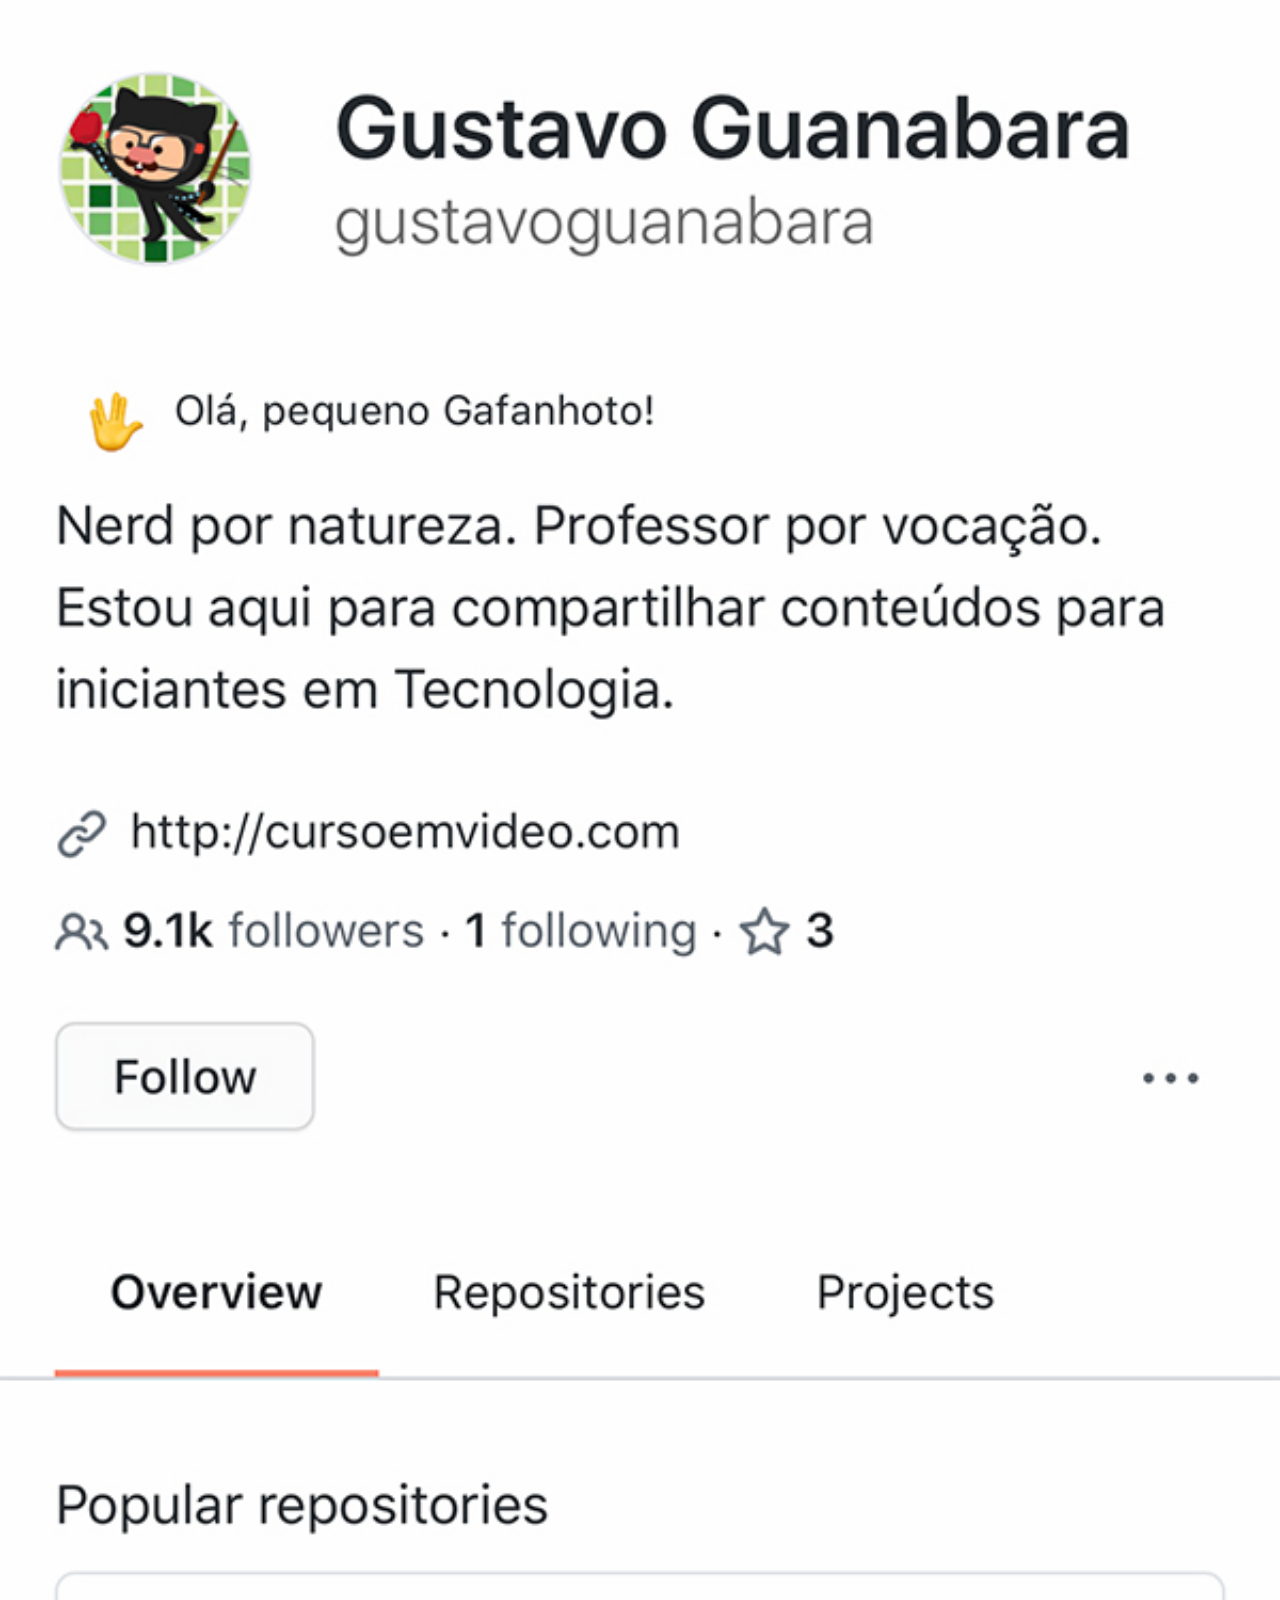
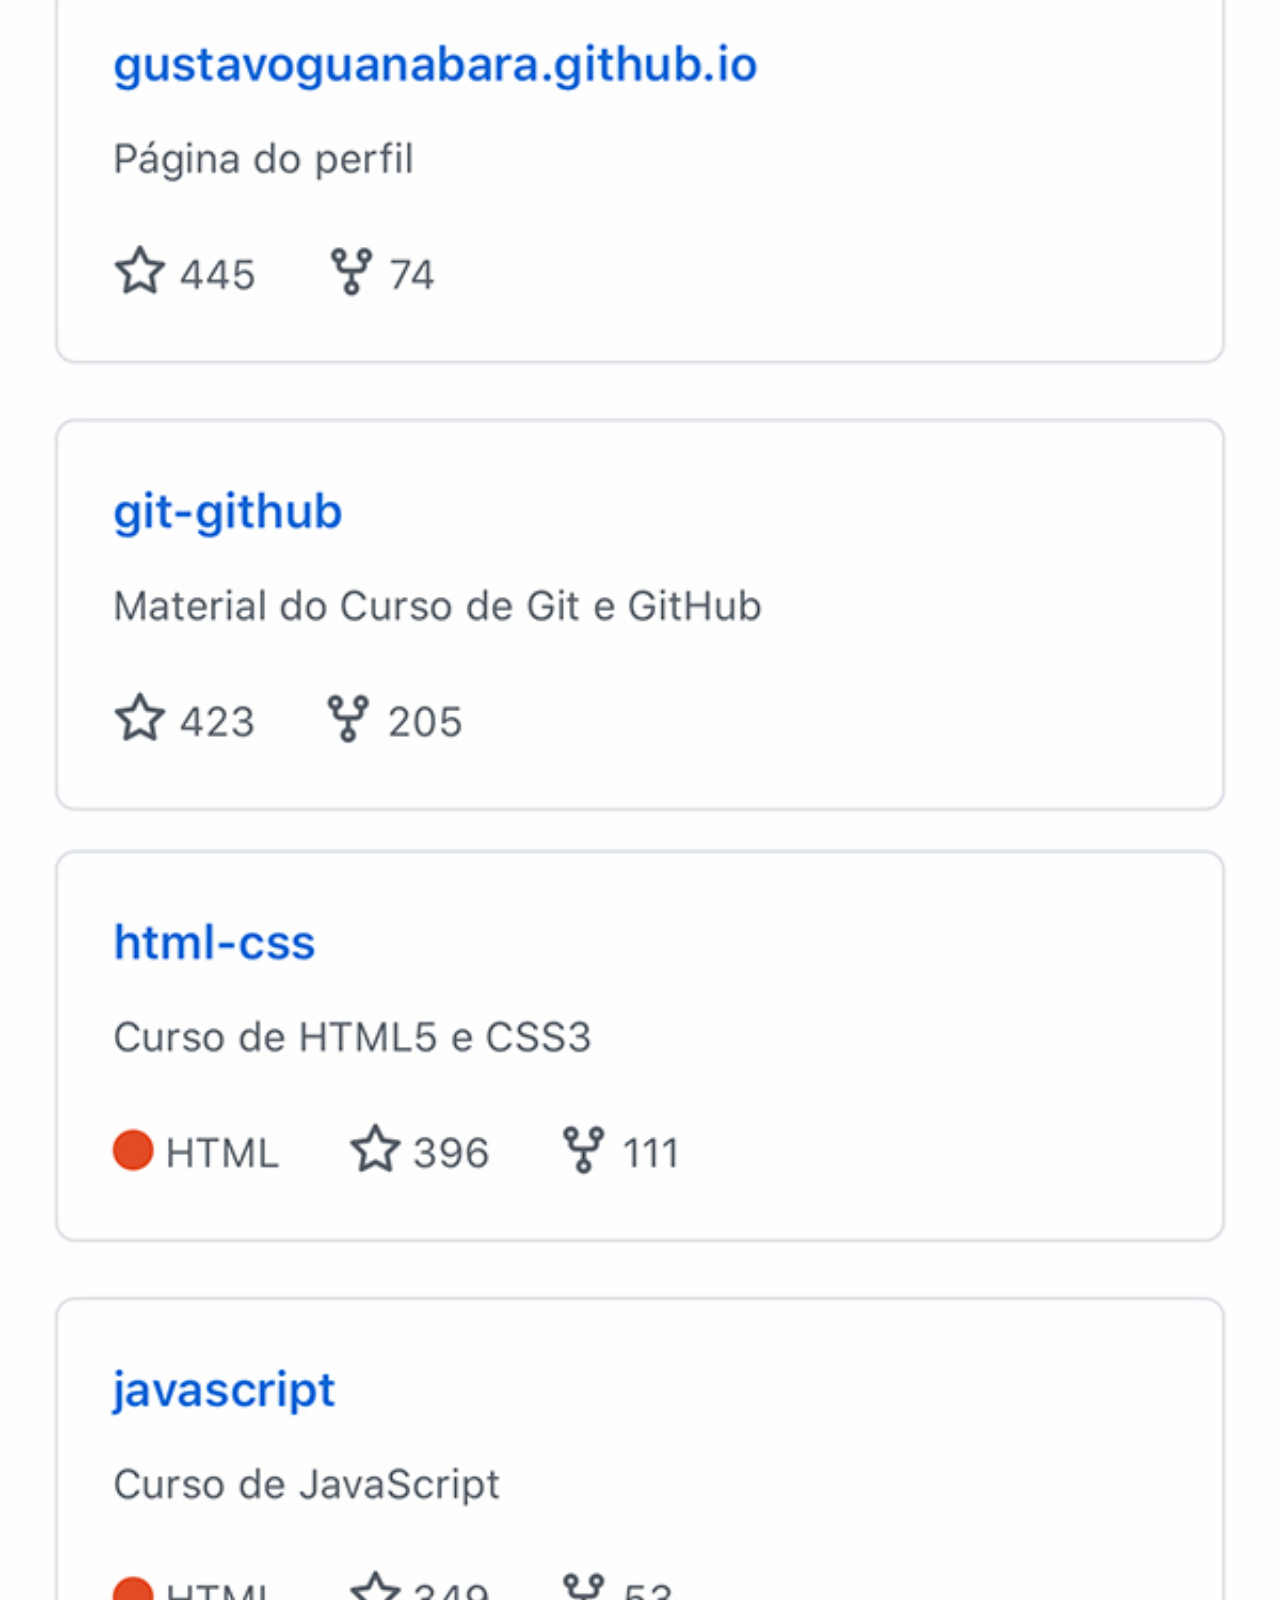
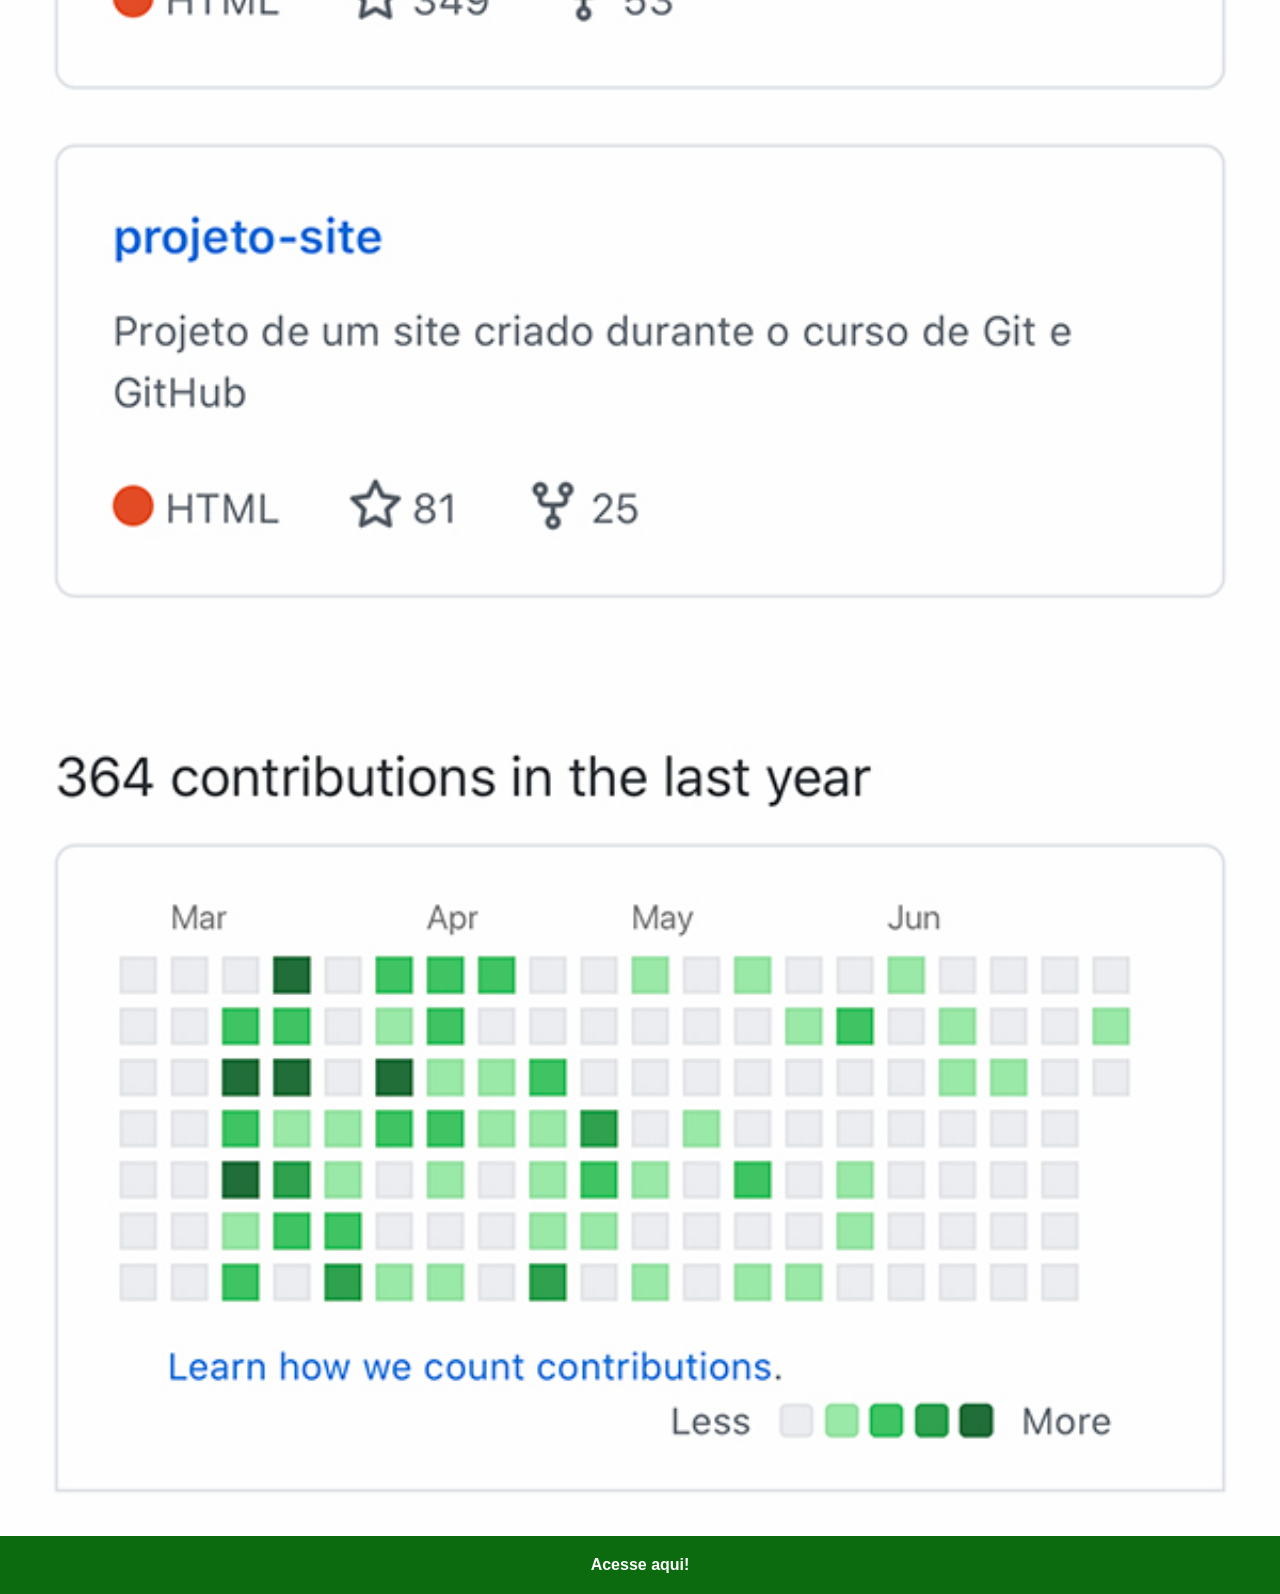
==== html/github.html @ 94b8698c "Pastas organizadas e link hover" ====
<!DOCTYPE html>
<html lang="pt-br">
<head>
    <meta charset="UTF-8">
    <meta name="viewport" content="width=device-width, initial-scale=1.0">
    <title>github</title>
    <style>
        *{
            margin: 0;
            text-align: center;
            font-family: Arial, Helvetica, sans-serif;
        }
        img{
            width: 100%;
        }
        a{
            background-color: #0c6b0f;
            padding: 20px;
            color: white;
            text-decoration: none;
            display: block;
            font-weight: bold;
        }
        a:hover{
            background-color: #119115;
        }
    </style>
</head>
<body>
    <img src="../img/tela-github.jpg" alt="Github page">
    <a href="https://gustavoguanabara.github.io"  target="_blank">Acesse aqui!</a>
</body>
</html>
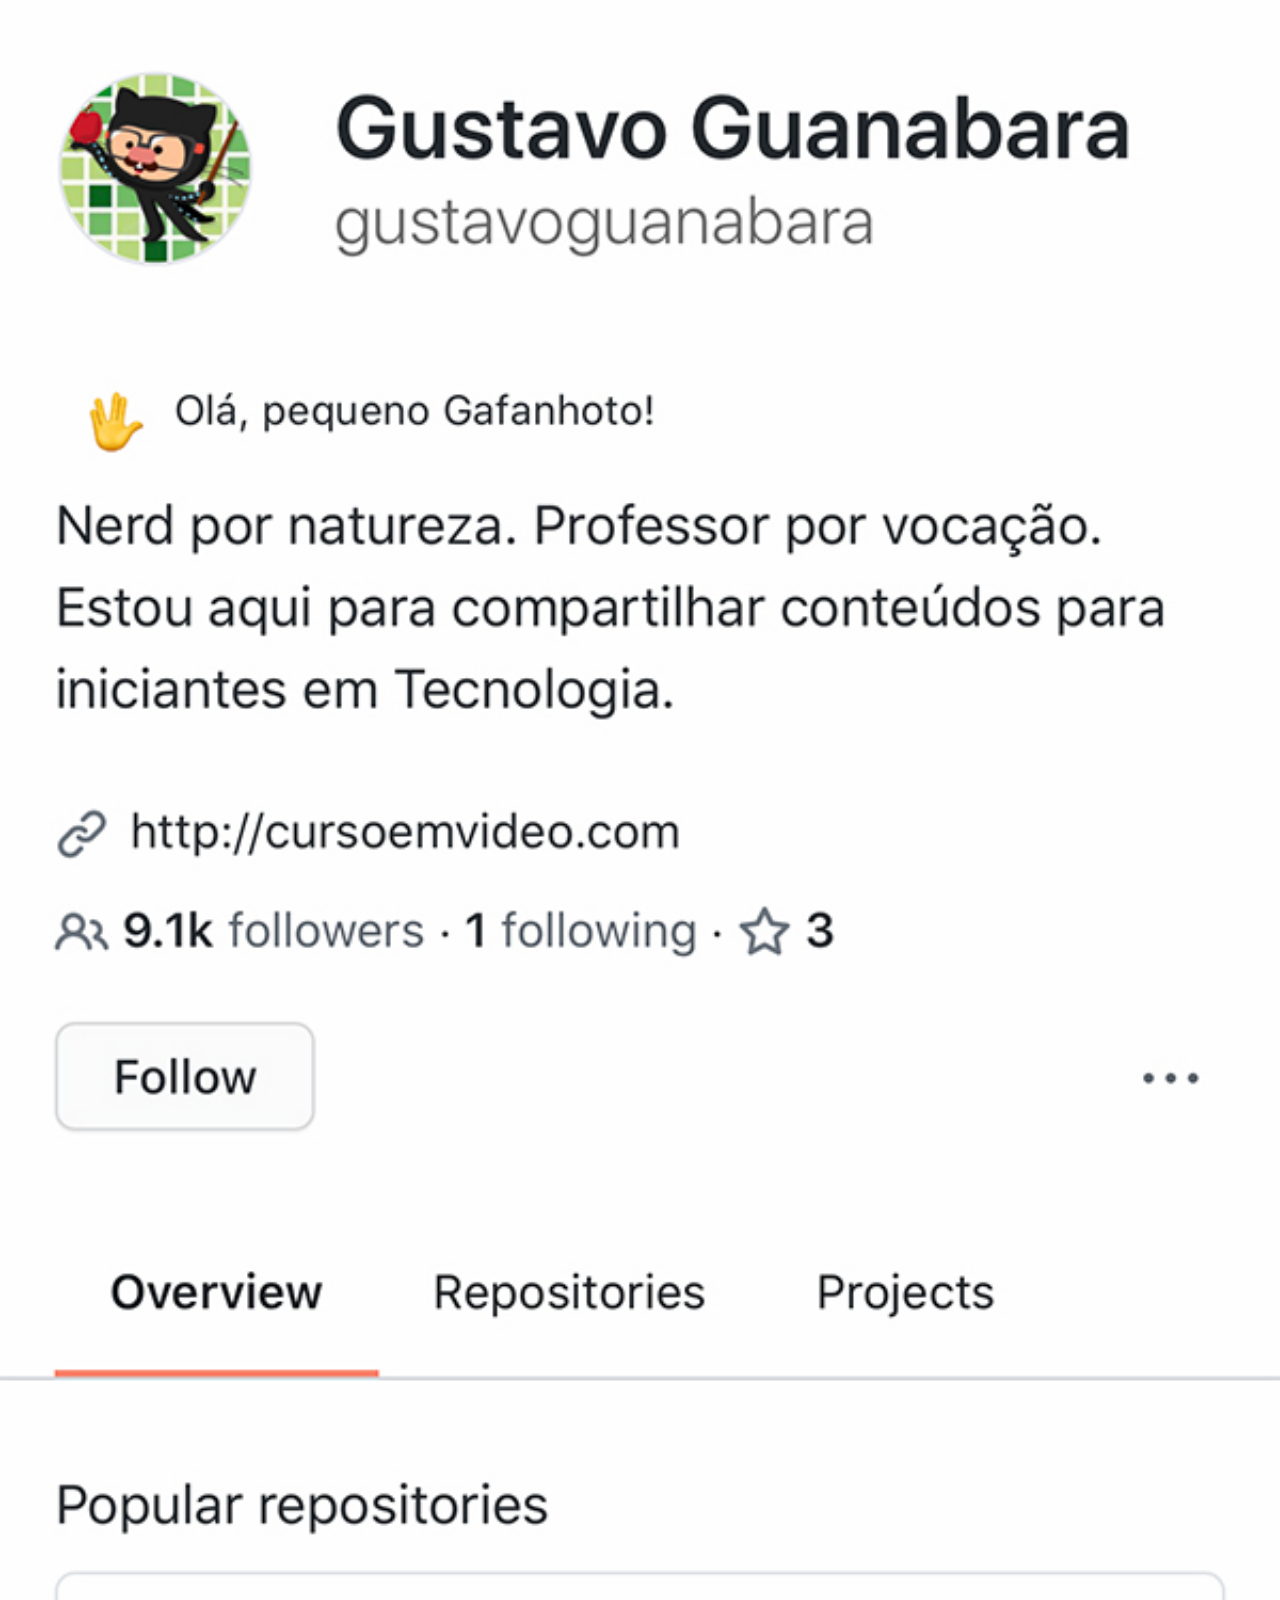
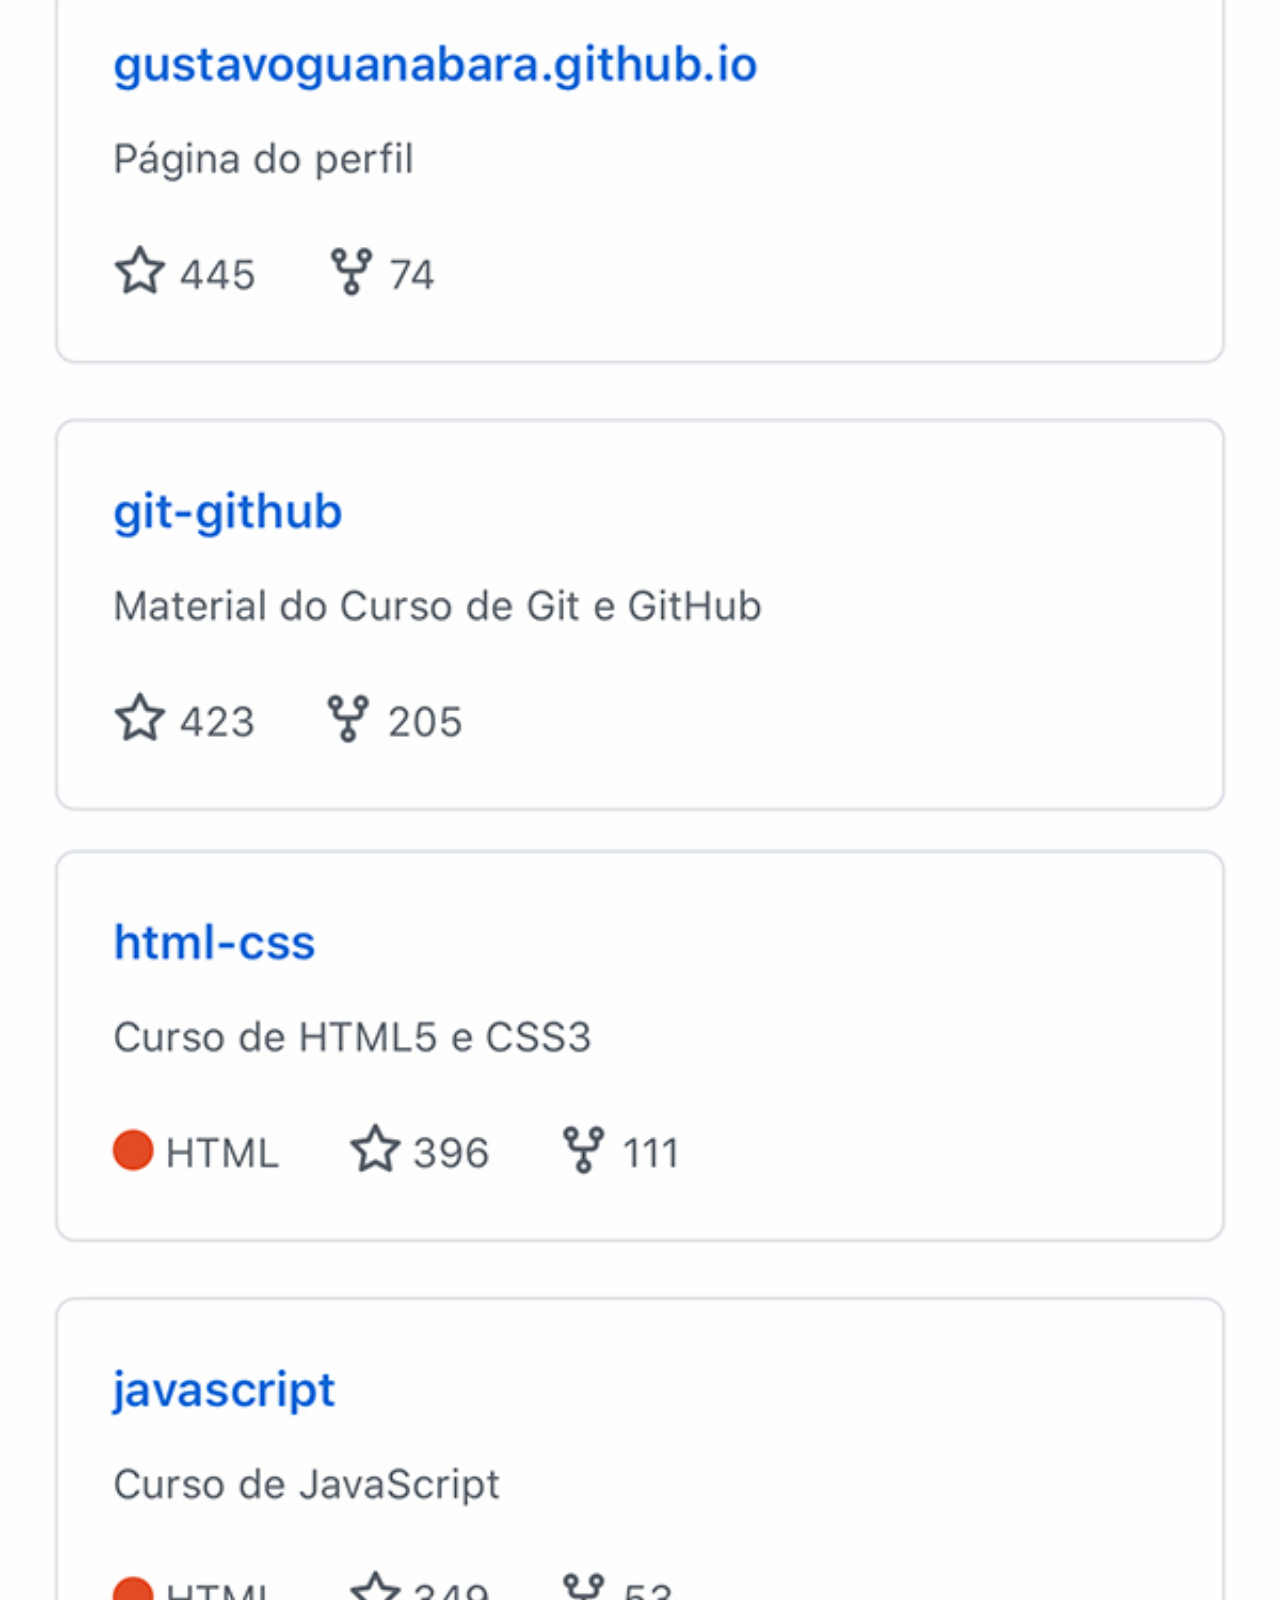
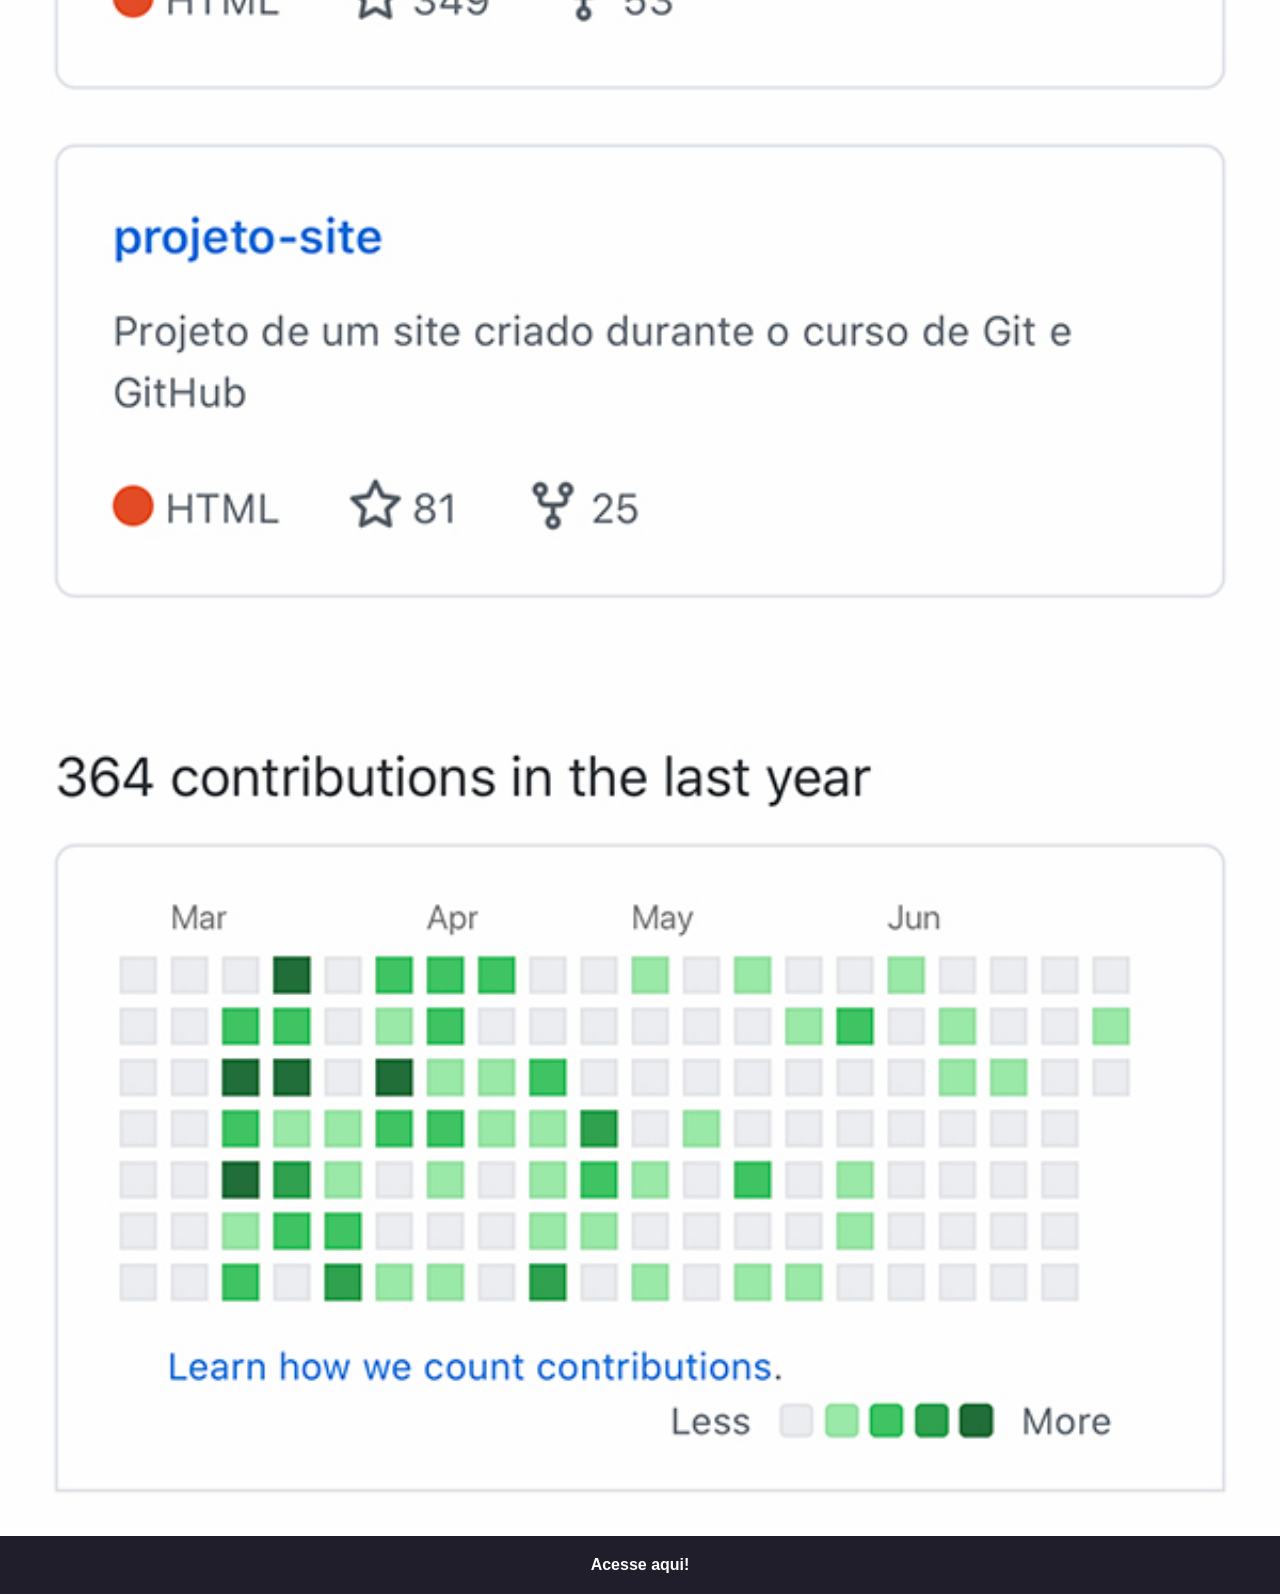
==== commit eb66a588: "CSS externo geral" ====
--- a/html/github.html
+++ b/html/github.html
@@ -4,27 +4,7 @@
     <meta charset="UTF-8">
     <meta name="viewport" content="width=device-width, initial-scale=1.0">
     <title>github</title>
-    <style>
-        *{
-            margin: 0;
-            text-align: center;
-            font-family: Arial, Helvetica, sans-serif;
-        }
-        img{
-            width: 100%;
-        }
-        a{
-            background-color: #0c6b0f;
-            padding: 20px;
-            color: white;
-            text-decoration: none;
-            display: block;
-            font-weight: bold;
-        }
-        a:hover{
-            background-color: #119115;
-        }
-    </style>
+    <link rel="stylesheet" href="../css/redes.css">
 </head>
 <body>
     <img src="../img/tela-github.jpg" alt="Github page">
--- a/css/redes.css
+++ b/css/redes.css
@@ -0,0 +1,24 @@
+@charset "UTF-8";
+
+* {
+    margin: 0;
+    text-align: center;
+    font-family: Arial, Helvetica, sans-serif;
+}
+
+img {
+    width: 100%;
+}
+
+a {
+    background-color: #1f1e2a;
+    padding: 20px;
+    color: white;
+    text-decoration: none;
+    display: block;
+    font-weight: bold;
+}
+
+a:hover {
+    background-color: #3c3a52;
+}
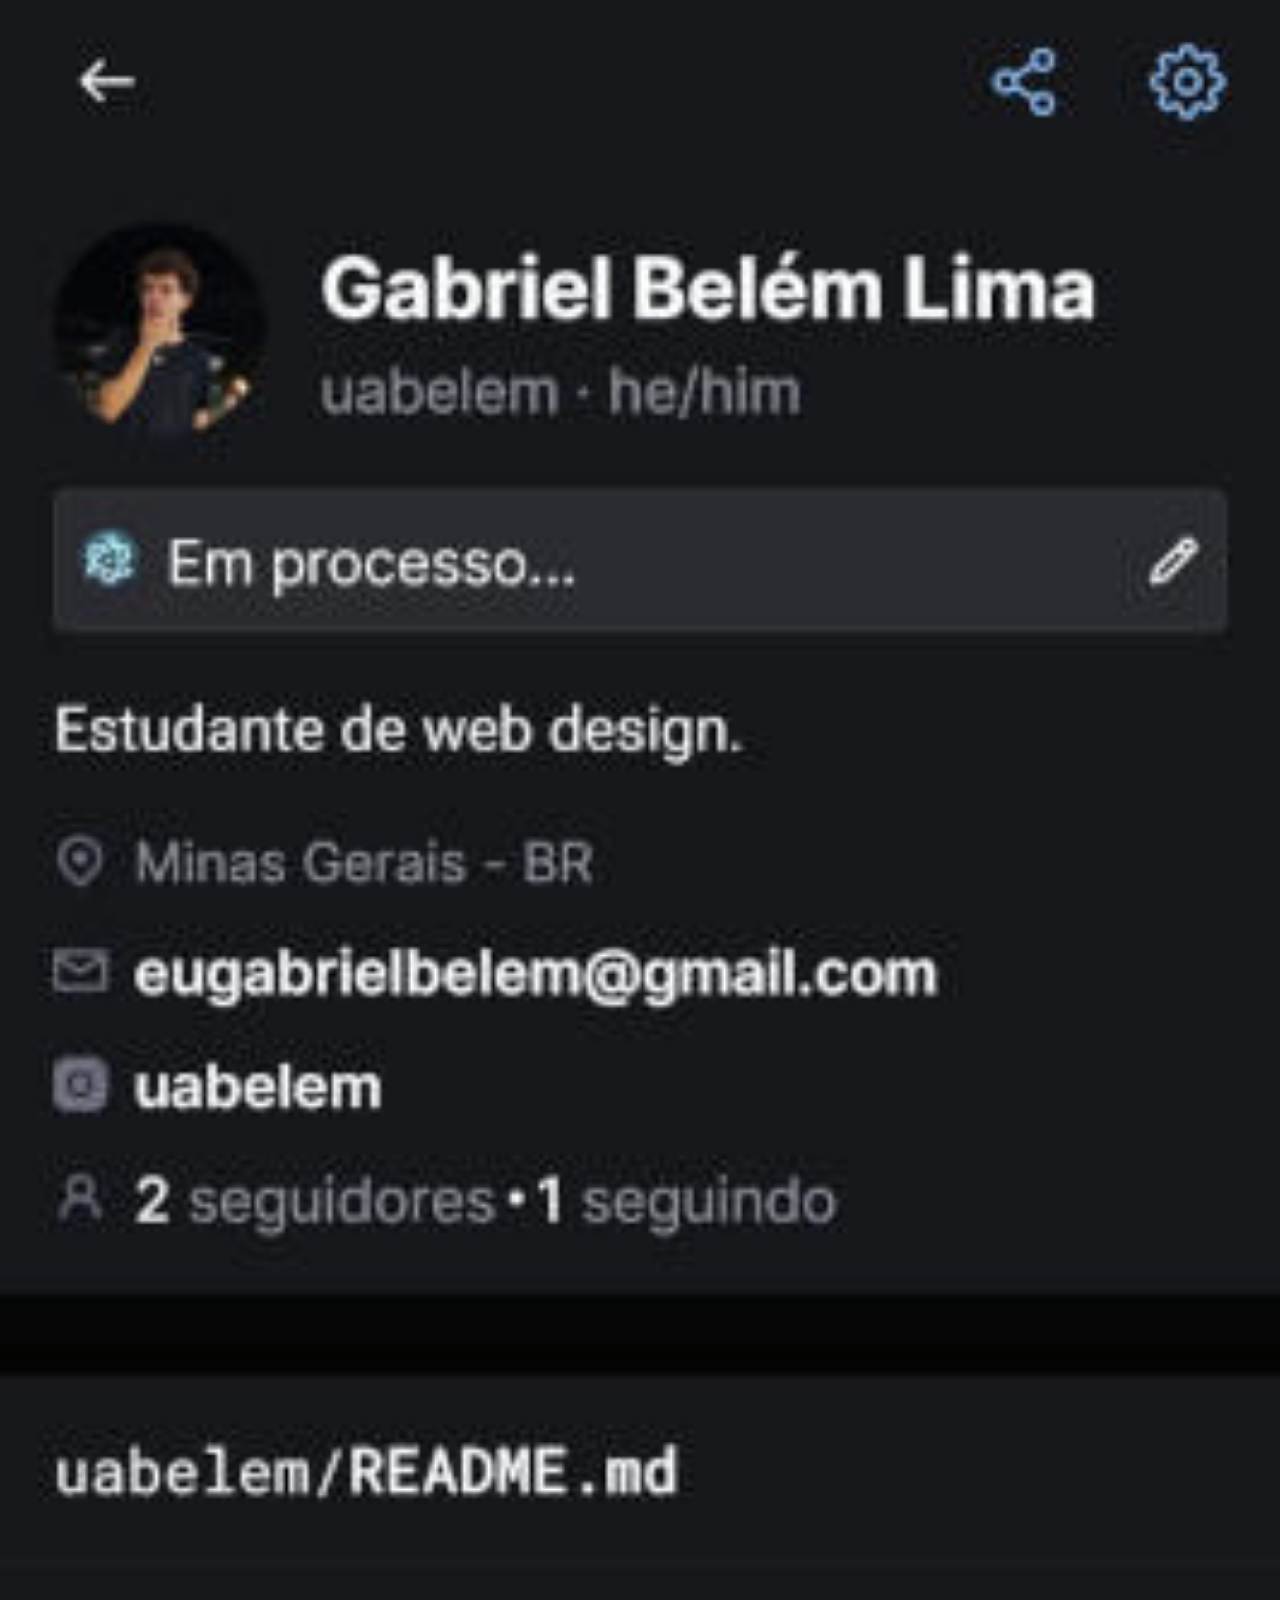
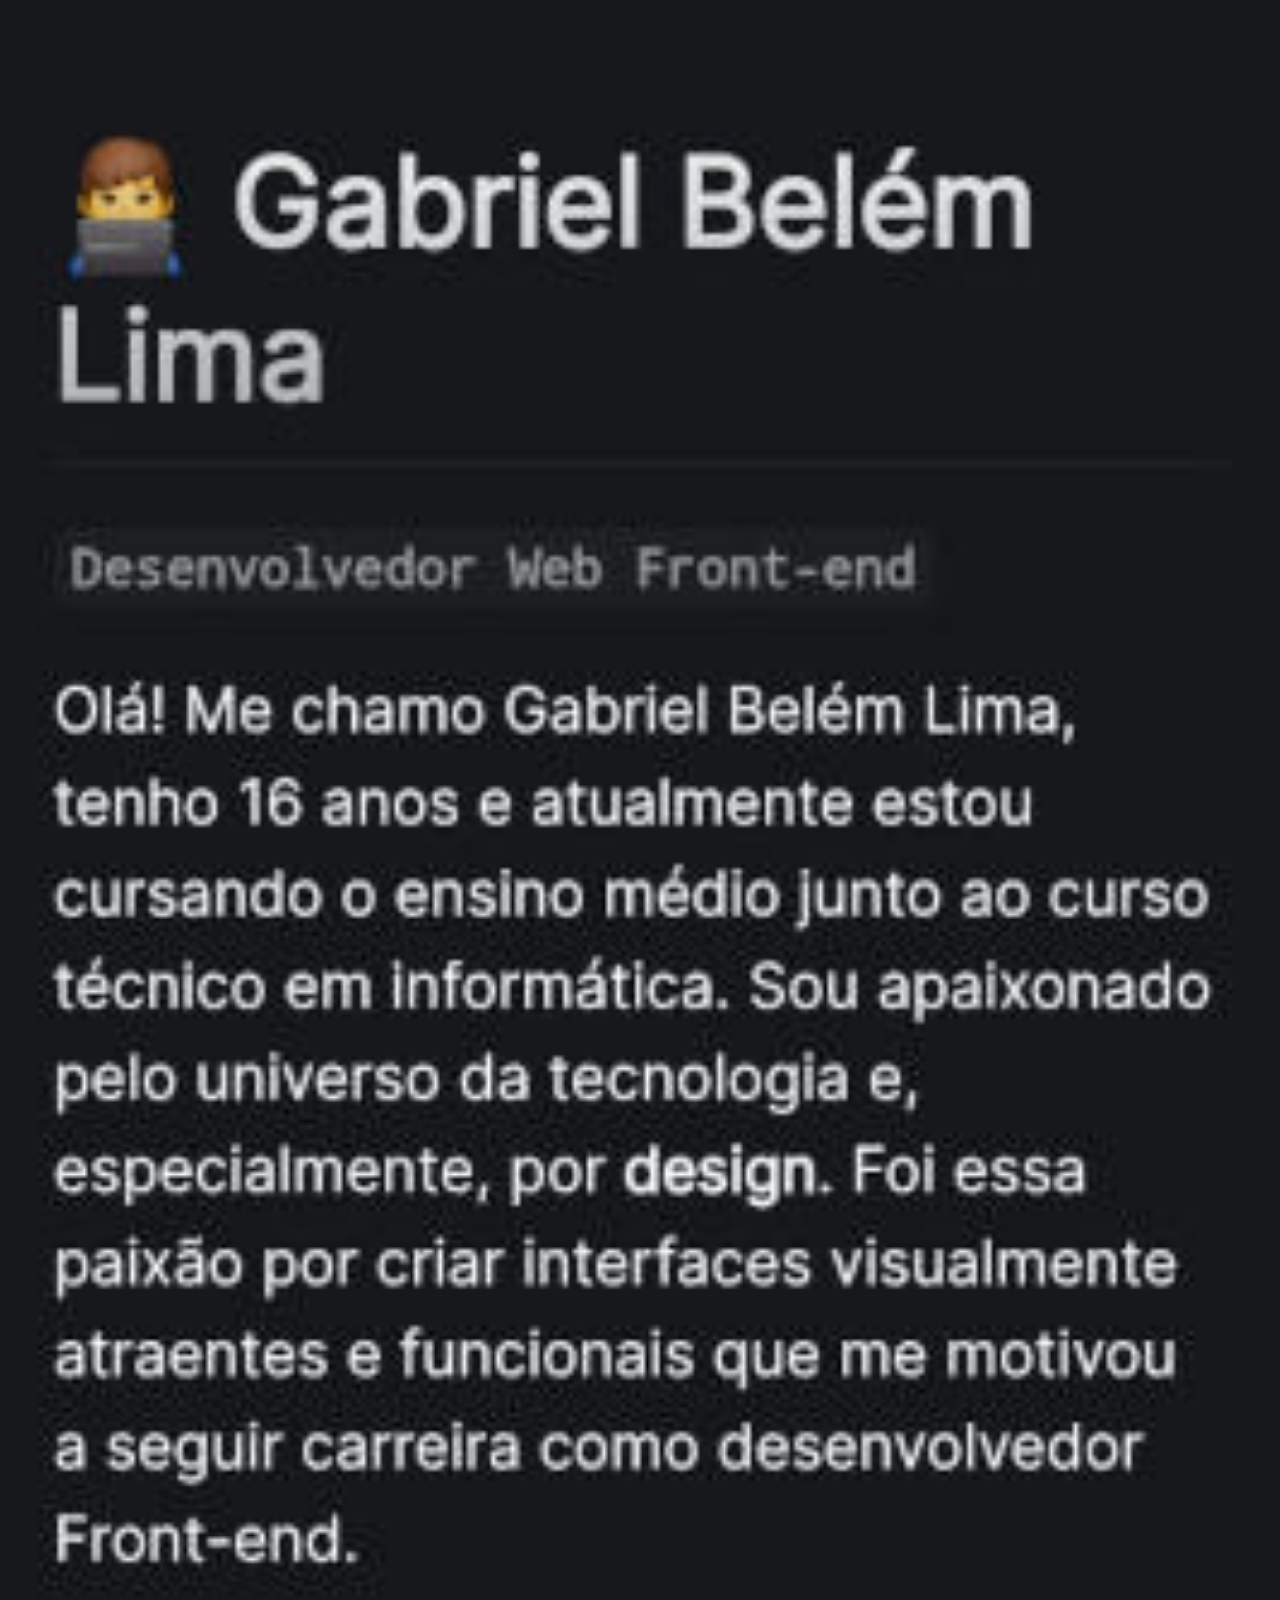
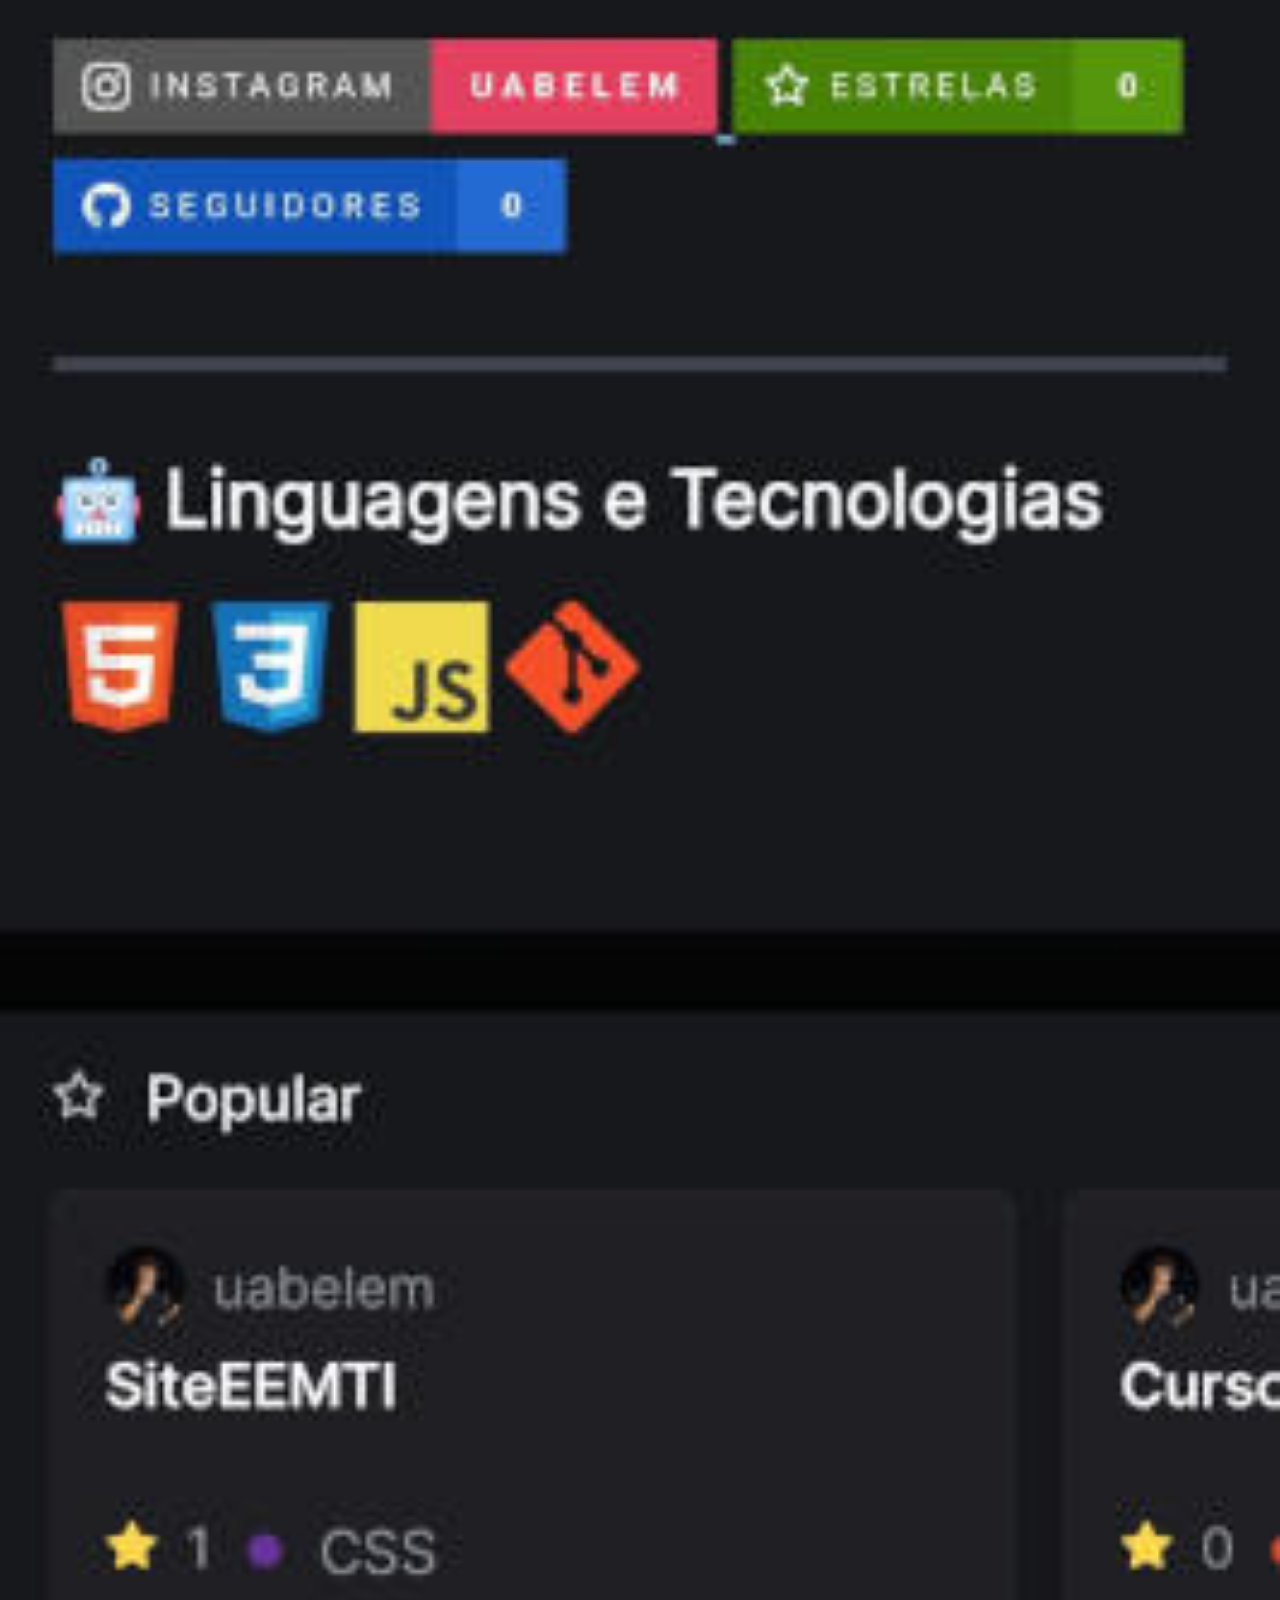
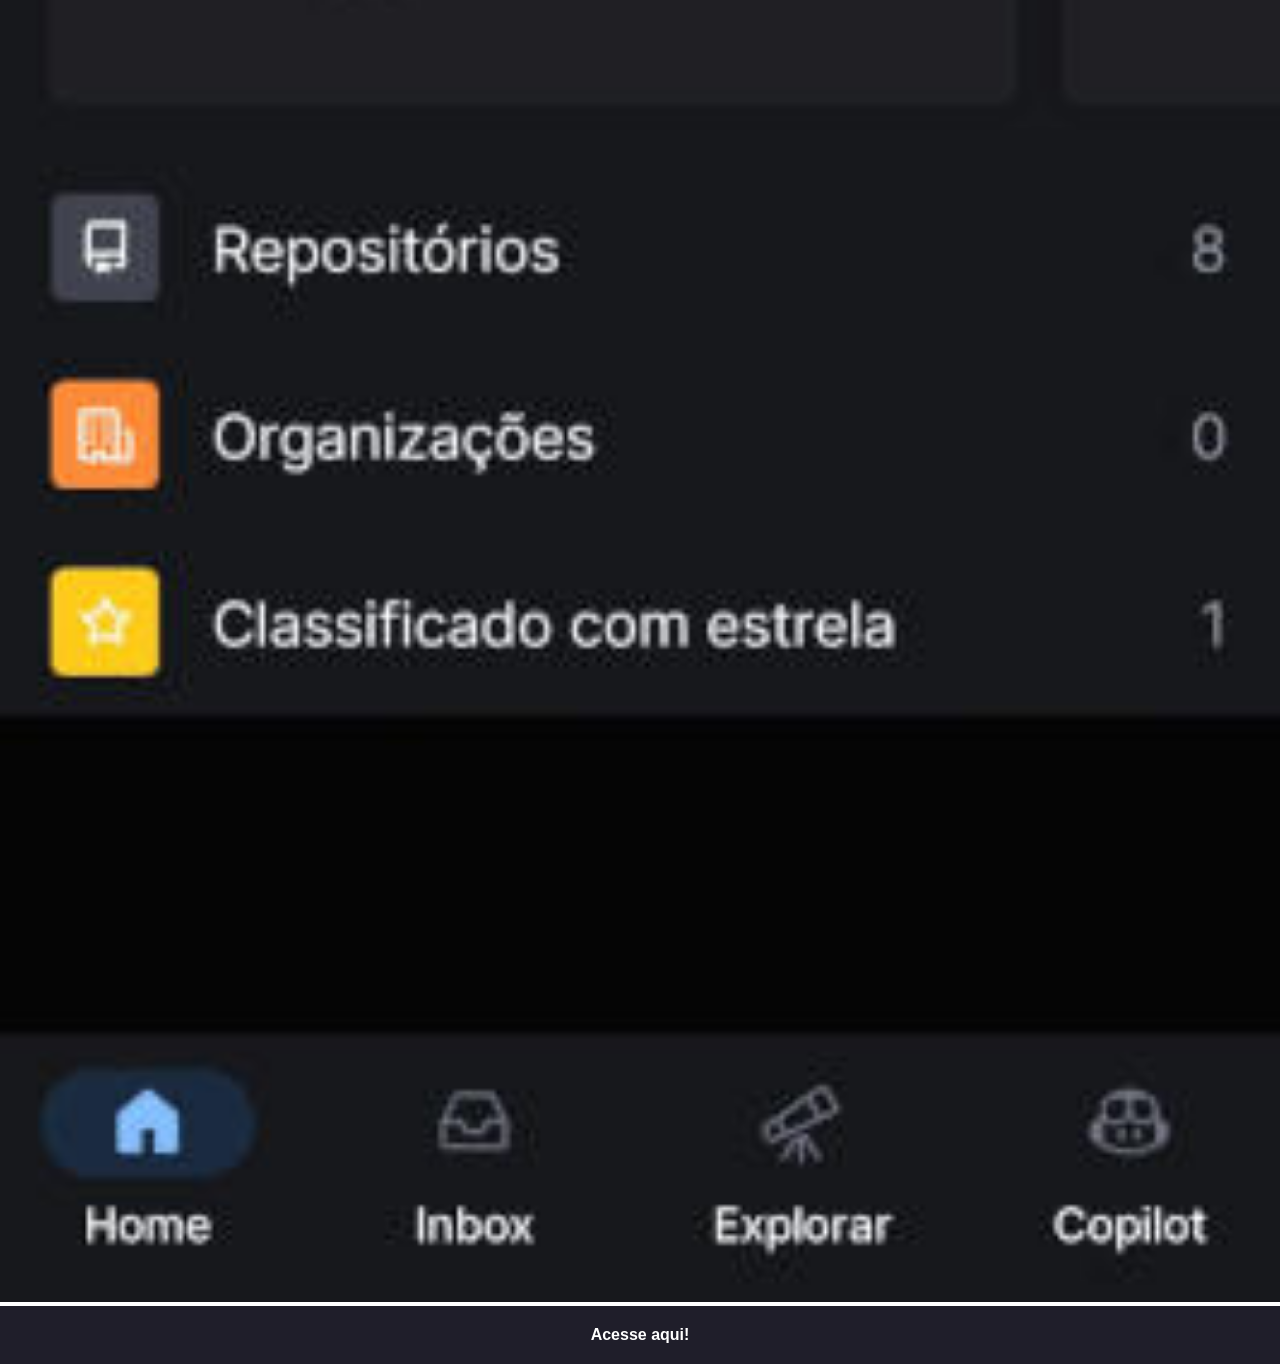
==== commit 928adfc0: "50% Minhas Redes" ====
--- a/html/github.html
+++ b/html/github.html
@@ -7,7 +7,7 @@
     <link rel="stylesheet" href="../css/redes.css">
 </head>
 <body>
-    <img src="../img/tela-github.jpg" alt="Github page">
+    <img src="../img/github.jpeg" alt="Github page">
     <a href="https://gustavoguanabara.github.io"  target="_blank">Acesse aqui!</a>
 </body>
 </html>
